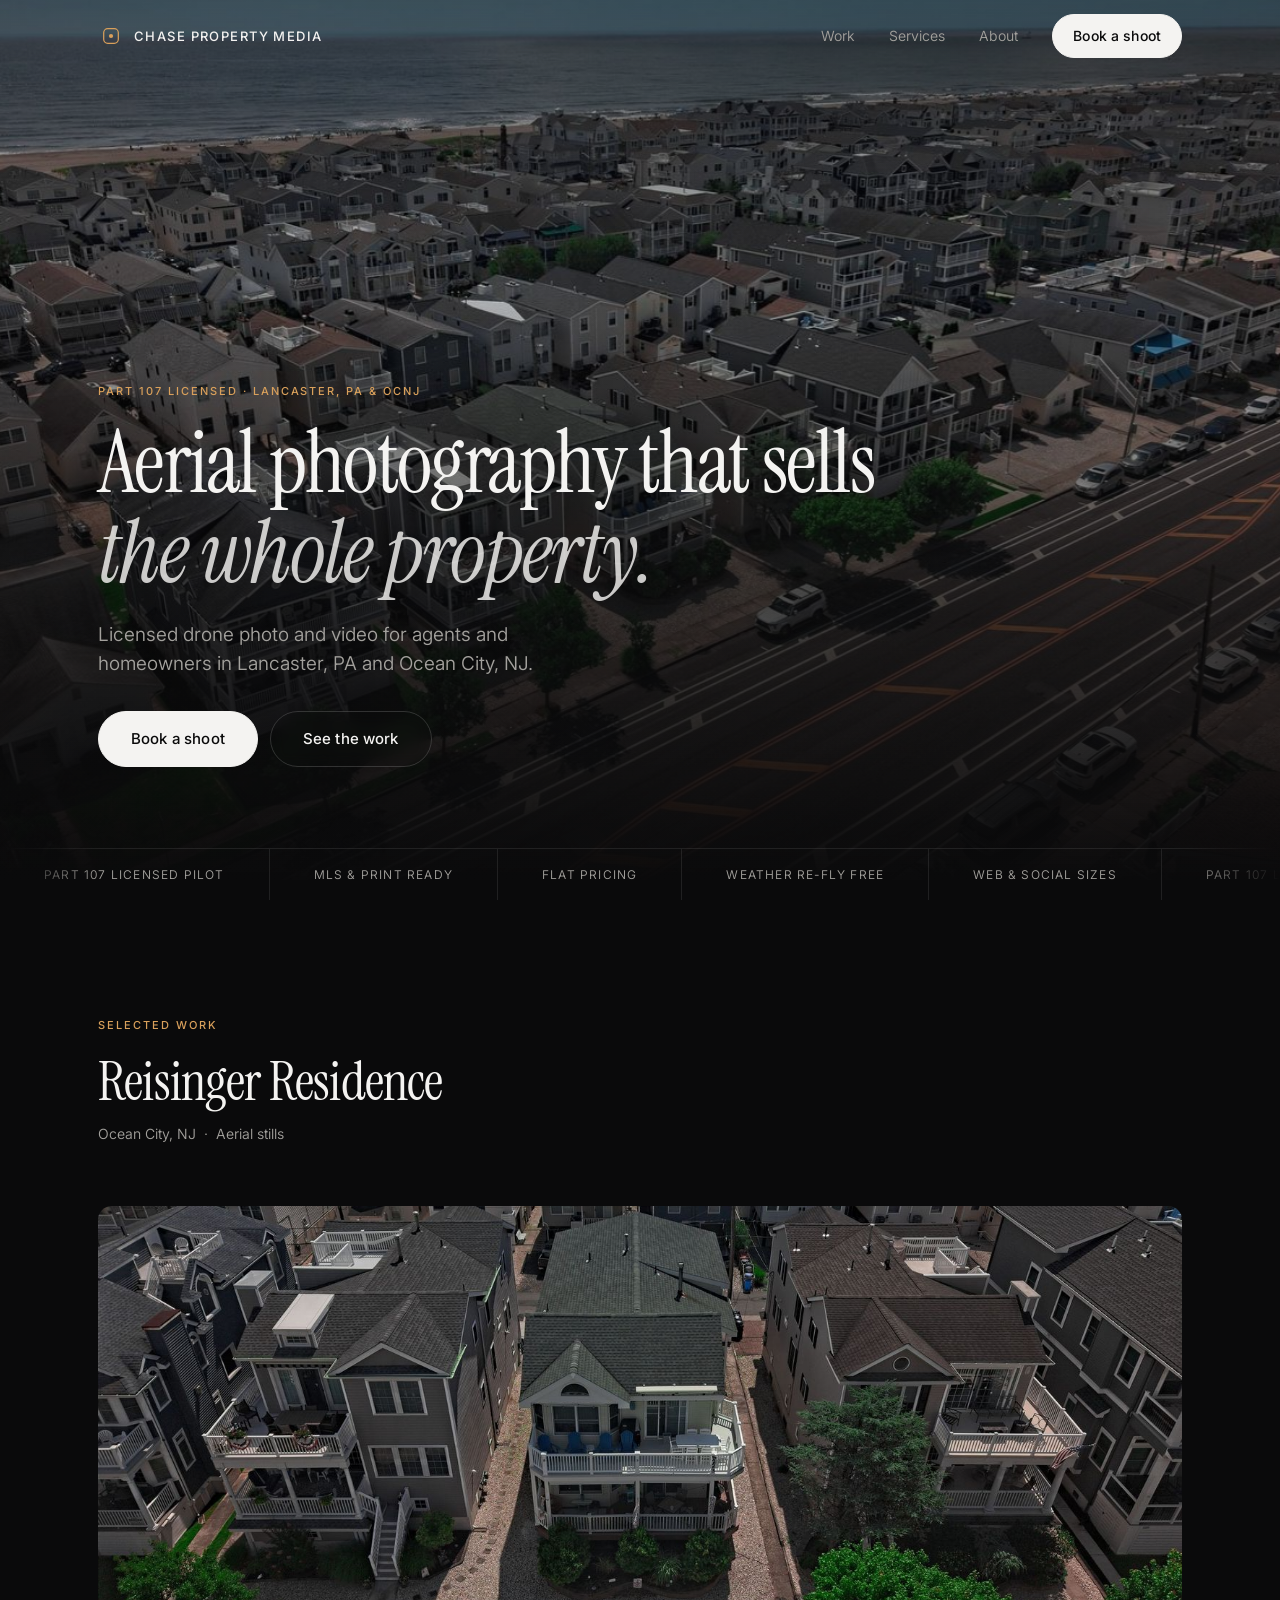
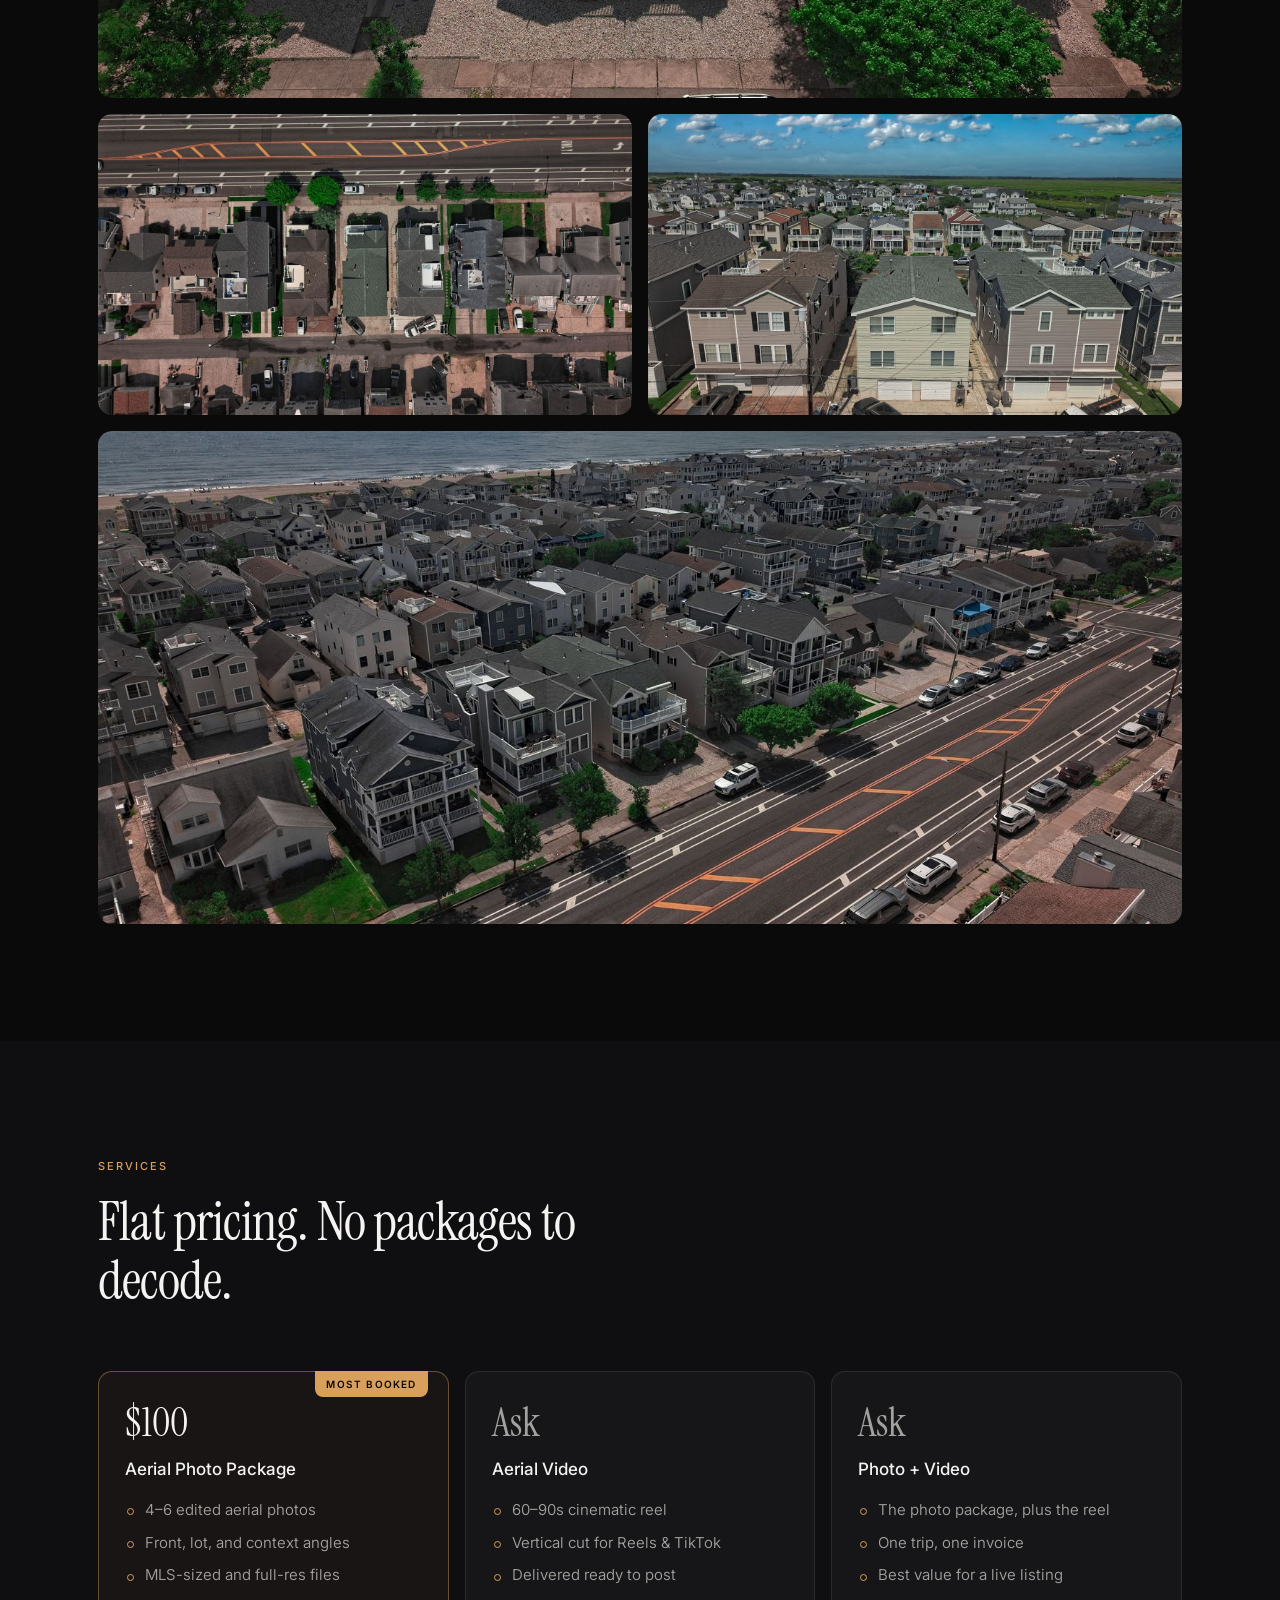
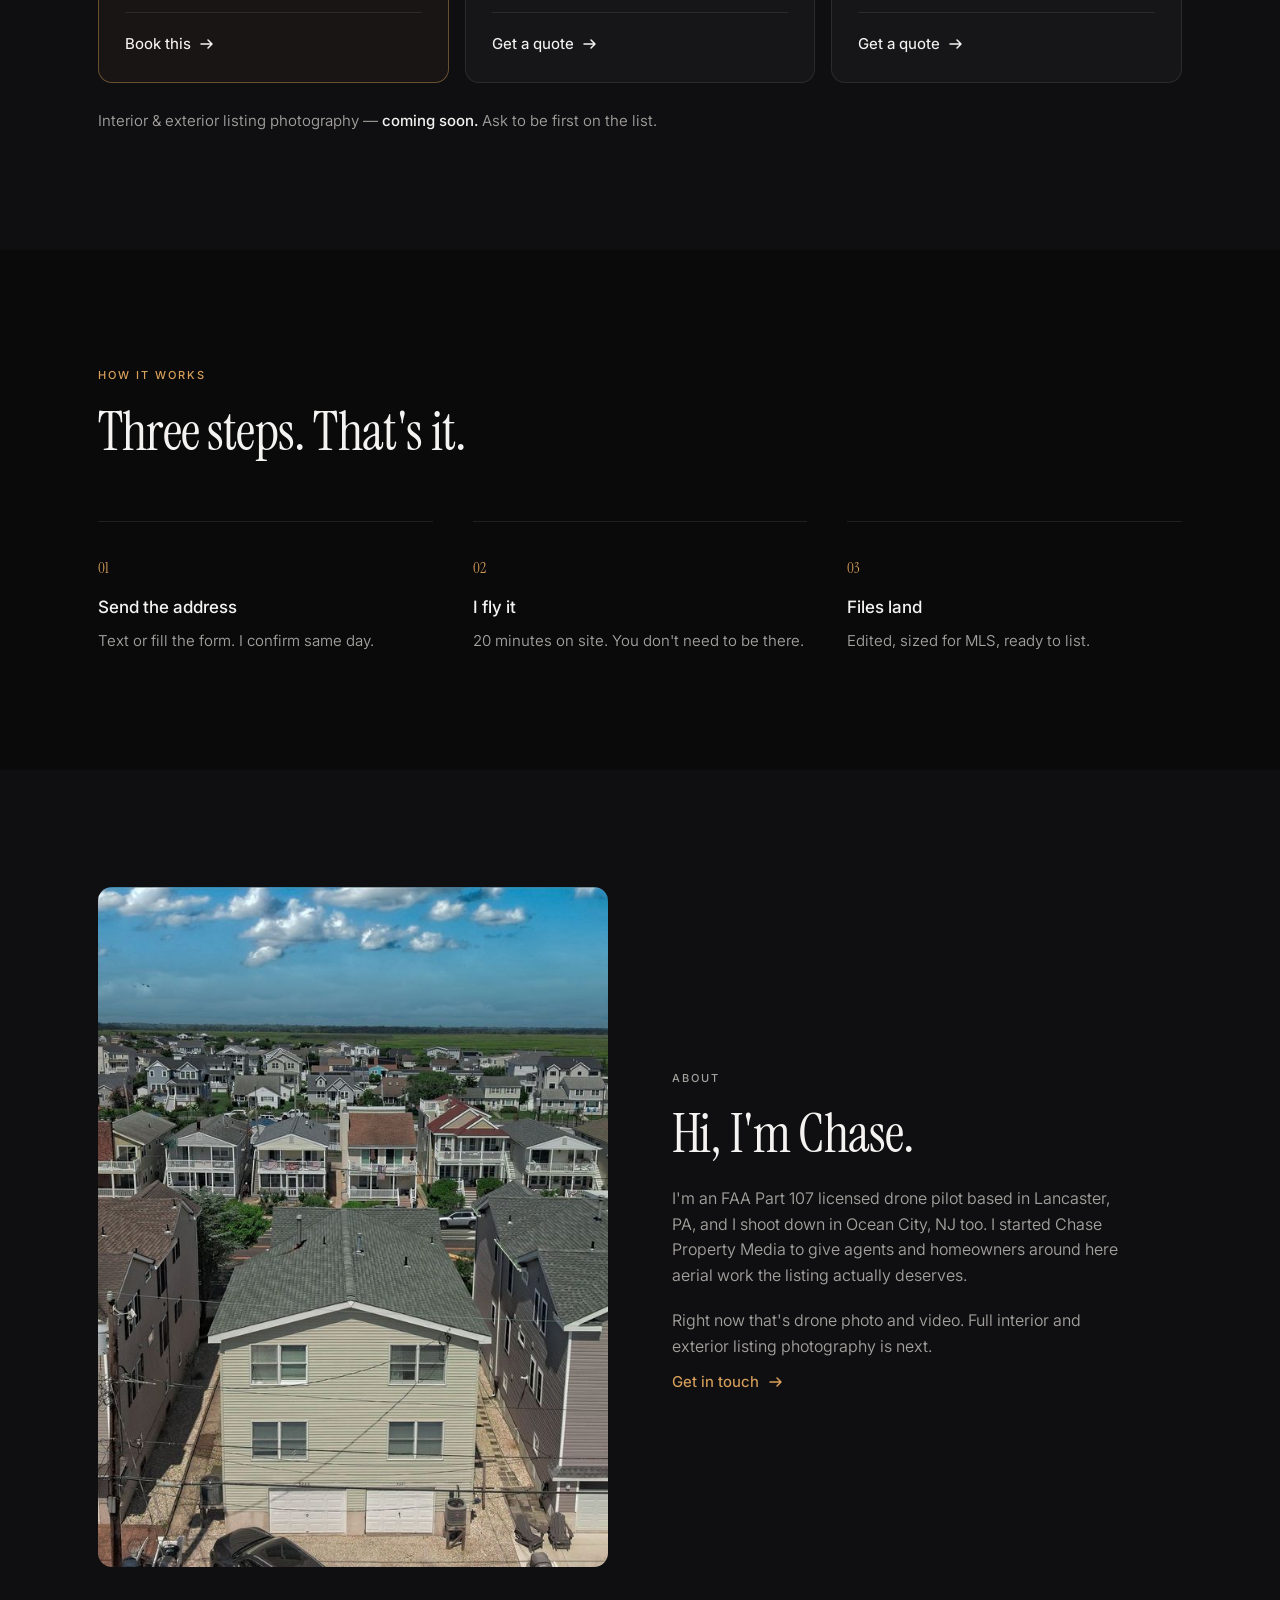
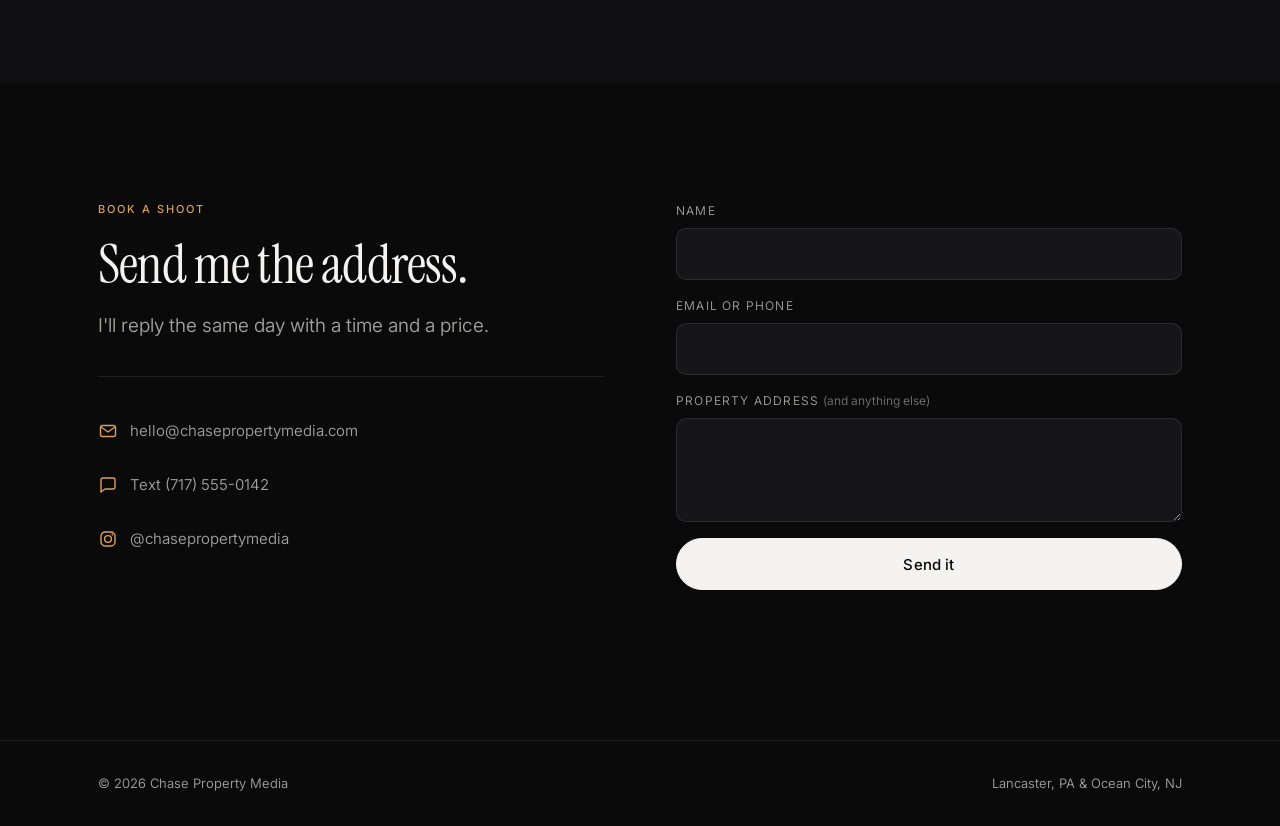
==== index.html @ 1f6d3310 "Rebuild Chase Property Media as a static lead-gen site Replaces the Pixieset template, which was mos" ====
<!doctype html>
<html lang="en">
<head>
<meta charset="utf-8">
<meta name="viewport" content="width=device-width, initial-scale=1, viewport-fit=cover">
<title>Chase Property Media — Aerial Real Estate Photography | Lancaster, PA &amp; Ocean City, NJ</title>
<meta name="description" content="Drone photography and video for real estate agents and homeowners. MLS-ready files, flat pricing. FAA Part 107 licensed pilot serving Lancaster, PA and Ocean City, NJ.">
<meta name="theme-color" content="#0A0A0B">

<meta property="og:type" content="website">
<meta property="og:title" content="Chase Property Media — Aerial Real Estate Photography">
<meta property="og:description" content="Drone photography and video that sells the whole property. Flat pricing, no packages to decode.">
<meta property="og:image" content="assets/img/aerial-04.jpg">
<meta name="twitter:card" content="summary_large_image">

<link rel="icon" href="data:image/svg+xml,%3Csvg xmlns='http://www.w3.org/2000/svg' viewBox='0 0 32 32'%3E%3Crect width='32' height='32' rx='7' fill='%230A0A0B'/%3E%3Crect x='8.5' y='8.5' width='15' height='15' rx='4' fill='none' stroke='%23D9A05B' stroke-width='1.6'/%3E%3Ccircle cx='16' cy='16' r='2.4' fill='%23D9A05B'/%3E%3C/svg%3E">

<link rel="preconnect" href="https://fonts.googleapis.com">
<link rel="preconnect" href="https://fonts.gstatic.com" crossorigin>
<link rel="stylesheet" href="https://fonts.googleapis.com/css2?family=Instrument+Serif:ital@0;1&family=Inter:wght@300..700&display=swap">
<link rel="preload" as="image" href="assets/img/aerial-04.jpg" fetchpriority="high">
<link rel="stylesheet" href="assets/styles.css">
</head>
<body>

<a class="skip" href="#main">Skip to content</a>

<!-- ══════════════════ NAV ══════════════════ -->
<header class="nav" id="nav">
  <div class="nav__in">
    <a class="brand" href="#top" aria-label="Chase Property Media — home">
      <svg class="brand__mark" viewBox="0 0 32 32" aria-hidden="true">
        <rect x="7" y="7" width="18" height="18" rx="5" fill="none" stroke="currentColor" stroke-width="1.5"/>
        <circle cx="16" cy="16" r="2.6" fill="currentColor"/>
      </svg>
      <span class="brand__txt">Chase&nbsp;Property&nbsp;Media</span>
    </a>

    <nav class="nav__links" aria-label="Primary">
      <a href="#work">Work</a>
      <a href="#services">Services</a>
      <a href="#about">About</a>
      <a class="btn btn--sm" href="#contact">Book a shoot</a>
    </nav>

    <button class="burger" id="burger" aria-label="Open menu" aria-expanded="false" aria-controls="menu">
      <span></span><span></span>
    </button>
  </div>
</header>

<!-- full-screen mobile menu -->
<div class="menu" id="menu" hidden>
  <nav class="menu__links" aria-label="Mobile">
    <a href="#work"><span>Work</span></a>
    <a href="#services"><span>Services</span></a>
    <a href="#process"><span>Process</span></a>
    <a href="#about"><span>About</span></a>
    <a href="#contact"><span>Contact</span></a>
  </nav>
  <div class="menu__foot">
    <!-- PLACEHOLDER: real email / phone / instagram -->
    <a href="mailto:hello@chasepropertymedia.com">hello@chasepropertymedia.com</a>
    <a href="tel:+17175550142">(717) 555-0142</a>
  </div>
</div>

<main id="main">

<!-- ══════════════════ HERO ══════════════════ -->
<section class="hero" id="top">
  <div class="hero__media">
    <img src="assets/img/aerial-04.jpg" width="1500" height="844"
         alt="Aerial view over Ocean City, NJ, rows of shore homes running toward the beach">
  </div>

  <div class="hero__body wrap">
    <p class="eyebrow reveal">Part&nbsp;107 Licensed&nbsp;·&nbsp;Lancaster, PA &amp; OCNJ</p>
    <h1 class="reveal" style="--d:80ms">
      Aerial photography that sells <em>the whole property.</em>
    </h1>
    <p class="lede reveal" style="--d:160ms">
      Licensed drone photo and video for agents and homeowners in Lancaster, PA and Ocean City, NJ.
    </p>
    <div class="hero__cta reveal" style="--d:240ms">
      <a class="btn" href="#contact">Book a shoot</a>
      <a class="btn btn--ghost" href="#work">See the work</a>
    </div>
  </div>

  <div class="ticker" aria-label="At a glance">
    <div class="ticker__track">
      <ul class="ticker__set">
        <li>Part&nbsp;107 licensed pilot</li>
        <li>MLS &amp; print ready</li>
        <li>Flat pricing</li>
        <li>Weather re-fly free</li>
        <li>Web &amp; social sizes</li>
      </ul>
      <ul class="ticker__set" aria-hidden="true">
        <li>Part&nbsp;107 licensed pilot</li>
        <li>MLS &amp; print ready</li>
        <li>Flat pricing</li>
        <li>Weather re-fly free</li>
        <li>Web &amp; social sizes</li>
      </ul>
      <ul class="ticker__set" aria-hidden="true">
        <li>Part&nbsp;107 licensed pilot</li>
        <li>MLS &amp; print ready</li>
        <li>Flat pricing</li>
        <li>Weather re-fly free</li>
        <li>Web &amp; social sizes</li>
      </ul>
      <ul class="ticker__set" aria-hidden="true">
        <li>Part&nbsp;107 licensed pilot</li>
        <li>MLS &amp; print ready</li>
        <li>Flat pricing</li>
        <li>Weather re-fly free</li>
        <li>Web &amp; social sizes</li>
      </ul>
    </div>
  </div>
</section>

<!-- ══════════════════ WORK ══════════════════ -->
<section class="sect" id="work">
  <div class="wrap">
    <header class="sect__head reveal">
      <p class="eyebrow">Selected work</p>
      <h2>Reisinger Residence</h2>
      <p class="meta">Ocean City, NJ&nbsp;&nbsp;·&nbsp;&nbsp;Aerial stills</p>
    </header>
  </div>

  <div class="wrap">
    <div class="grid">
      <figure class="shot shot--wide reveal" data-full="assets/img/aerial-03.jpg">
        <img src="assets/img/aerial-03.jpg" width="1500" height="844" loading="lazy" decoding="async"
             alt="Front elevation of the home from above, showing the covered porch, deck and landscaping">
        <figcaption>Front elevation</figcaption>
      </figure>

      <figure class="shot reveal" style="--d:60ms" data-full="assets/img/aerial-02.jpg">
        <img src="assets/img/aerial-02.jpg" width="1500" height="844" loading="lazy" decoding="async"
             alt="Straight-down aerial showing the property's lot lines and position on the block">
        <figcaption>Lot &amp; boundaries</figcaption>
      </figure>

      <figure class="shot reveal" style="--d:120ms" data-full="assets/img/aerial-01.jpg">
        <img src="assets/img/aerial-01.jpg" width="1500" height="844" loading="lazy" decoding="async"
             alt="Mid-altitude aerial of the home with the neighborhood and open marshland behind it">
        <figcaption>Neighborhood context</figcaption>
      </figure>

      <figure class="shot shot--wide reveal" style="--d:180ms" data-full="assets/img/aerial-04.jpg">
        <img src="assets/img/aerial-04.jpg" width="1500" height="844" loading="lazy" decoding="async"
             alt="Wide aerial looking over the neighborhood to the ocean, showing distance to the beach">
        <figcaption>Distance to the beach</figcaption>
      </figure>
    </div>
  </div>
</section>

<!-- ══════════════════ SERVICES ══════════════════ -->
<section class="sect sect--alt" id="services">
  <div class="wrap">
    <header class="sect__head reveal">
      <p class="eyebrow">Services</p>
      <h2>Flat pricing. No packages to decode.</h2>
    </header>

    <!-- $100 aerial photo package is REAL. The two quote cards are deliberately
         unpriced — put numbers in only when Chase has decided them. -->
    <div class="cards">
      <article class="card card--flag reveal">
        <span class="flag">Most booked</span>
        <p class="card__price"><b>$100</b></p>
        <h3>Aerial Photo Package</h3>
        <ul>
          <li>4–6 edited aerial photos</li>
          <li>Front, lot, and context angles</li>
          <li>MLS-sized and full-res files</li>
        </ul>
        <a class="card__cta" href="#contact">Book this <svg viewBox="0 0 16 16" aria-hidden="true"><path d="M2 8h11M9 4l4 4-4 4" fill="none" stroke="currentColor" stroke-width="1.5" stroke-linecap="round" stroke-linejoin="round"/></svg></a>
      </article>

      <article class="card reveal" style="--d:80ms">
        <p class="card__price"><b class="card__ask">Ask</b></p>
        <h3>Aerial Video</h3>
        <ul>
          <li>60–90s cinematic reel</li>
          <li>Vertical cut for Reels &amp; TikTok</li>
          <li>Delivered ready to post</li>
        </ul>
        <a class="card__cta" href="#contact">Get a quote <svg viewBox="0 0 16 16" aria-hidden="true"><path d="M2 8h11M9 4l4 4-4 4" fill="none" stroke="currentColor" stroke-width="1.5" stroke-linecap="round" stroke-linejoin="round"/></svg></a>
      </article>

      <article class="card reveal" style="--d:160ms">
        <p class="card__price"><b class="card__ask">Ask</b></p>
        <h3>Photo + Video</h3>
        <ul>
          <li>The photo package, plus the reel</li>
          <li>One trip, one invoice</li>
          <li>Best value for a live listing</li>
        </ul>
        <a class="card__cta" href="#contact">Get a quote <svg viewBox="0 0 16 16" aria-hidden="true"><path d="M2 8h11M9 4l4 4-4 4" fill="none" stroke="currentColor" stroke-width="1.5" stroke-linecap="round" stroke-linejoin="round"/></svg></a>
      </article>
    </div>

    <p class="note reveal">Interior &amp; exterior listing photography — <b>coming soon.</b> Ask to be first on the list.</p>
  </div>
</section>

<!-- ══════════════════ PROCESS ══════════════════ -->
<section class="sect" id="process">
  <div class="wrap">
    <header class="sect__head reveal">
      <p class="eyebrow">How it works</p>
      <h2>Three steps. That's it.</h2>
    </header>

    <ol class="steps">
      <li class="reveal"><span>01</span><h3>Send the address</h3><p>Text or fill the form. I confirm same day.</p></li>
      <li class="reveal" style="--d:80ms"><span>02</span><h3>I fly it</h3><p>20 minutes on site. You don't need to be there.</p></li>
      <li class="reveal" style="--d:160ms"><span>03</span><h3>Files land</h3><p>Edited, sized for MLS, ready to list.</p></li>
    </ol>
  </div>
</section>

<!-- ══════════════════ ABOUT ══════════════════ -->
<section class="sect sect--alt" id="about">
  <div class="wrap about">
    <div class="about__media reveal">
      <!-- HEADSHOT SLOT — drop a real photo at assets/img/chase-portrait.jpg and swap the src below.
           A clean shot of Chase with the drone works best. Until then this stays a work image. -->
      <img src="assets/img/aerial-01.jpg" width="1500" height="844" loading="lazy" decoding="async"
           alt="Aerial frame from a recent Chase Property Media shoot">
    </div>
    <div class="about__body">
      <p class="eyebrow reveal">About</p>
      <h2 class="reveal" style="--d:60ms">Hi, I'm Chase.</h2>
      <p class="reveal" style="--d:120ms">
        I'm an FAA Part&nbsp;107 licensed drone pilot based in Lancaster, PA, and I shoot
        down in Ocean City, NJ too. I started Chase Property Media to give agents
        and homeowners around here aerial work the listing actually deserves.
      </p>
      <p class="reveal" style="--d:180ms">
        Right now that's drone photo and video. Full interior and exterior listing
        photography is next.
      </p>
      <a class="link reveal" style="--d:240ms" href="#contact">Get in touch <svg viewBox="0 0 16 16" aria-hidden="true"><path d="M2 8h11M9 4l4 4-4 4" fill="none" stroke="currentColor" stroke-width="1.5" stroke-linecap="round" stroke-linejoin="round"/></svg></a>
    </div>
  </div>
</section>

<!--
  ══════════════════ TESTIMONIALS ══════════════════
  Uncomment once you have TWO real quotes. Fake ones are not worth the risk.
  <section class="sect" id="reviews">
    <div class="wrap">
      <header class="sect__head"><p class="eyebrow">Clients</p><h2>What agents say</h2></header>
      <div class="quotes">
        <blockquote><p>"Quote here."</p><cite>Name — Brokerage</cite></blockquote>
        <blockquote><p>"Quote here."</p><cite>Name — Brokerage</cite></blockquote>
      </div>
    </div>
  </section>
-->

<!-- ══════════════════ CONTACT ══════════════════ -->
<section class="sect contact" id="contact">
  <div class="wrap contact__in">
   <div class="contact__lead">
    <header class="sect__head reveal">
      <p class="eyebrow">Book a shoot</p>
      <h2>Send me the address.</h2>
      <p class="lede">I'll reply the same day with a time and a price.</p>
    </header>

    <!-- PLACEHOLDER: real email / phone / instagram handle -->
    <div class="direct reveal">
      <a href="mailto:hello@chasepropertymedia.com">
        <svg viewBox="0 0 20 20" aria-hidden="true"><rect x="2.5" y="4.5" width="15" height="11" rx="2" fill="none" stroke="currentColor" stroke-width="1.4"/><path d="M3 6l7 5 7-5" fill="none" stroke="currentColor" stroke-width="1.4" stroke-linecap="round"/></svg>
        hello@chasepropertymedia.com
      </a>
      <a href="sms:+17175550142">
        <svg viewBox="0 0 20 20" aria-hidden="true"><path d="M17 12a2 2 0 0 1-2 2H7l-4 3V5a2 2 0 0 1 2-2h10a2 2 0 0 1 2 2z" fill="none" stroke="currentColor" stroke-width="1.4" stroke-linejoin="round"/></svg>
        Text (717) 555-0142
      </a>
      <a href="https://instagram.com/chasepropertymedia" target="_blank" rel="noopener">
        <svg viewBox="0 0 20 20" aria-hidden="true"><rect x="3" y="3" width="14" height="14" rx="4.2" fill="none" stroke="currentColor" stroke-width="1.4"/><circle cx="10" cy="10" r="3.4" fill="none" stroke="currentColor" stroke-width="1.4"/><circle cx="14.4" cy="5.6" r="1" fill="currentColor"/></svg>
        @chasepropertymedia
      </a>
    </div>
   </div>

    <form class="form reveal" id="form" action="https://formspree.io/f/YOUR_FORM_ID" method="POST">
      <div class="field">
        <label for="f-name">Name</label>
        <input id="f-name" name="name" type="text" autocomplete="name" required>
      </div>
      <div class="field">
        <label for="f-contact">Email or phone</label>
        <input id="f-contact" name="contact" type="text" inputmode="email" autocomplete="email" required>
      </div>
      <div class="field">
        <label for="f-msg">Property address <span>(and anything else)</span></label>
        <textarea id="f-msg" name="message" rows="3" required></textarea>
      </div>
      <button class="btn btn--full" type="submit">Send it</button>
      <p class="form__status" id="status" role="status" aria-live="polite"></p>
    </form>
  </div>
</section>

</main>

<footer class="foot">
  <div class="wrap foot__in">
    <span>© <span id="yr">2026</span> Chase Property Media</span>
    <span>Lancaster, PA &amp; Ocean City, NJ</span>
  </div>
</footer>

<!-- sticky mobile CTA -->
<div class="dock" id="dock">
  <a class="btn btn--sm btn--ghost" href="sms:+17175550142">Text</a>
  <a class="btn btn--sm" href="#contact">Book a shoot</a>
</div>

<!-- lightbox -->
<div class="lb" id="lb" hidden>
  <button class="lb__close" id="lbClose" aria-label="Close">&times;</button>
  <button class="lb__nav lb__nav--prev" id="lbPrev" aria-label="Previous image">‹</button>
  <img id="lbImg" alt="">
  <button class="lb__nav lb__nav--next" id="lbNext" aria-label="Next image">›</button>
</div>

<script type="application/ld+json">
{
  "@context": "https://schema.org",
  "@type": "ProfessionalService",
  "name": "Chase Property Media",
  "description": "Aerial drone photography and video for real estate agents and homeowners.",
  "image": "assets/img/aerial-04.jpg",
  "email": "hello@chasepropertymedia.com",
  "telephone": "+1-717-555-0142",
  "areaServed": ["Lancaster, PA", "Ocean City, NJ"],
  "priceRange": "$100+",
  "sameAs": ["https://instagram.com/chasepropertymedia"]
}
</script>

<script src="assets/main.js" defer></script>
</body>
</html>
---- assets/styles.css ----
/* ═══════════════════════════════════════════════════
   Chase Property Media — dark cinematic, mobile-first
   ═══════════════════════════════════════════════════ */

:root{
  --ink:   #0A0A0B;
  --ink-2: #0F0F11;
  --ink-3: #161619;
  --fg:    #F4F3F1;
  --fg-2:  #A3A19D;
  --line:  rgba(255,255,255,.09);
  --line-2:rgba(255,255,255,.16);
  --acc:   #D9A05B;

  --r:  14px;
  --wrap: 1180px;
  --pad: clamp(20px, 5.5vw, 48px);

  --ease: cubic-bezier(.16,1,.3,1);
  --t: .55s var(--ease);

  --f-display: "Instrument Serif", Georgia, "Times New Roman", serif;
  --f-ui: "Inter", -apple-system, BlinkMacSystemFont, "Segoe UI", Roboto, sans-serif;
}

*,*::before,*::after{ box-sizing:border-box; }

html{
  -webkit-text-size-adjust:100%;
  scroll-behavior:smooth;
  scroll-padding-top:80px;
}

body{
  margin:0;
  background:var(--ink);
  color:var(--fg);
  font-family:var(--f-ui);
  font-size:16px;
  font-weight:350;
  line-height:1.6;
  -webkit-font-smoothing:antialiased;
  overflow-x:hidden;
}

img{ display:block; max-width:100%; height:auto; }
a{ color:inherit; text-decoration:none; }
h1,h2,h3{ margin:0; font-weight:400; letter-spacing:-.01em; }
p{ margin:0; }
ul,ol{ margin:0; padding:0; list-style:none; }

:focus-visible{
  outline:2px solid var(--acc);
  outline-offset:3px;
  border-radius:4px;
}

.skip{
  position:absolute; left:-999px; top:0; z-index:200;
  background:var(--fg); color:var(--ink); padding:12px 18px; border-radius:0 0 var(--r) 0;
}
.skip:focus{ left:0; }

.wrap{
  width:100%; max-width:var(--wrap); margin-inline:auto;
  padding-inline:var(--pad);
}

/* ── type primitives ───────────────────────────── */
.eyebrow{
  font-size:11px; font-weight:500;
  letter-spacing:.18em; text-transform:uppercase;
  color:var(--acc);
  margin-bottom:18px;
}

h1{
  font-family:var(--f-display);
  font-size:clamp(2.4rem, 8.6vw, 5.4rem);
  line-height:1.14;
  letter-spacing:-.015em;
}
h1 em{ font-style:italic; color:var(--fg); opacity:.82; }

h2{
  font-family:var(--f-display);
  font-size:clamp(2rem, 6.2vw, 3.4rem);
  line-height:1.08;
  letter-spacing:-.015em;
}

h3{
  font-size:1.0625rem; font-weight:500; letter-spacing:0;
}

.lede{
  color:var(--fg-2);
  font-size:clamp(1rem, 2.6vw, 1.1875rem);
  line-height:1.55;
  max-width:34ch;
}

.meta{ color:var(--fg-2); font-size:.875rem; margin-top:12px; }

.link{
  display:inline-flex; align-items:center; gap:9px;
  color:var(--acc); font-size:.9375rem; font-weight:450;
  padding:10px 0; min-height:44px;
}
.link svg{ width:16px; height:16px; transition:transform .35s var(--ease); }
.link:hover svg{ transform:translateX(5px); }

/* ── buttons ───────────────────────────────────── */
.btn{
  display:inline-flex; align-items:center; justify-content:center;
  min-height:52px; padding:0 26px;
  background:var(--fg); color:var(--ink);
  border:1px solid var(--fg); border-radius:100px;
  font-family:inherit; font-size:.9375rem; font-weight:500; letter-spacing:.01em;
  cursor:pointer; white-space:nowrap;
  transition:transform .3s var(--ease), background .3s var(--ease), color .3s var(--ease), border-color .3s var(--ease);
}
.btn:hover{ background:var(--acc); border-color:var(--acc); color:var(--ink); }
.btn:active{ transform:scale(.97); }

.btn--ghost{
  background:transparent; color:var(--fg); border-color:var(--line-2);
  backdrop-filter:blur(8px);
}
.btn--ghost:hover{ background:rgba(255,255,255,.08); border-color:var(--fg); color:var(--fg); }

.btn--sm{ min-height:44px; padding:0 20px; font-size:.875rem; }
.btn--full{ width:100%; }

/* ═══════════ NAV ═══════════ */
.nav{
  position:fixed; inset:0 0 auto; z-index:90;
  transition:transform .45s var(--ease), background .35s ease, border-color .35s ease;
  border-bottom:1px solid transparent;
}
.nav.is-stuck{
  background:rgba(10,10,11,.72);
  backdrop-filter:blur(18px) saturate(140%);
  -webkit-backdrop-filter:blur(18px) saturate(140%);
  border-bottom-color:var(--line);
}
.nav.is-hidden{ transform:translateY(-100%); }

.nav__in{
  max-width:var(--wrap); margin-inline:auto;
  padding:14px var(--pad);
  display:flex; align-items:center; justify-content:space-between; gap:20px;
}

.brand{ display:flex; align-items:center; gap:10px; min-height:44px; }
.brand__mark{ width:26px; height:26px; color:var(--acc); flex:none; }
.brand__txt{
  font-size:.8125rem; font-weight:500;
  letter-spacing:.11em; text-transform:uppercase;
}

.nav__links{ display:none; align-items:center; gap:34px; }
.nav__links a:not(.btn){
  font-size:.875rem; color:var(--fg-2);
  position:relative; padding:6px 0;
  transition:color .3s ease;
}
.nav__links a:not(.btn)::after{
  content:""; position:absolute; left:0; bottom:0; height:1px; width:100%;
  background:var(--acc); transform:scaleX(0); transform-origin:right;
  transition:transform .4s var(--ease);
}
.nav__links a:not(.btn):hover{ color:var(--fg); }
.nav__links a:not(.btn):hover::after{ transform:scaleX(1); transform-origin:left; }

.burger{
  width:44px; height:44px; flex:none;
  display:grid; place-content:center; gap:6px;
  background:none; border:0; cursor:pointer; padding:0;
}
.burger span{
  display:block; width:22px; height:1.5px; background:var(--fg); border-radius:2px;
  transition:transform .4s var(--ease), opacity .25s ease;
}
.burger[aria-expanded="true"] span:nth-child(1){ transform:translateY(3.75px) rotate(45deg); }
.burger[aria-expanded="true"] span:nth-child(2){ transform:translateY(-3.75px) rotate(-45deg); }

/* ═══════════ MOBILE MENU ═══════════ */
.menu{
  position:fixed; inset:0; z-index:85;
  background:var(--ink);
  display:flex; flex-direction:column; justify-content:center;
  padding:96px var(--pad) calc(40px + env(safe-area-inset-bottom));
  opacity:0; transition:opacity .4s ease;
}
.menu.is-open{ opacity:1; }

.menu__links a{
  display:block;
  font-family:var(--f-display);
  font-size:clamp(2.4rem, 12vw, 3.6rem);
  line-height:1.22;
  overflow:hidden;
}
.menu__links a span{
  display:block;
  transform:translateY(110%);
  transition:transform .7s var(--ease);
  transition-delay:calc(var(--i,0) * 55ms);
}
.menu.is-open .menu__links a span{ transform:translateY(0); }

.menu__foot{
  margin-top:auto; padding-top:40px;
  display:flex; flex-direction:column; gap:4px;
  color:var(--fg-2); font-size:.9375rem;
  opacity:0; transition:opacity .5s ease .35s;
}
.menu.is-open .menu__foot{ opacity:1; }
.menu__foot a{ padding:8px 0; }

/* ═══════════ HERO ═══════════ */
.hero{
  position:relative;
  min-height:100svh;
  display:flex; flex-direction:column; justify-content:flex-end;
  overflow:hidden;
  padding-bottom:0;
}

.hero__media{ position:absolute; inset:0; z-index:0; }
.hero__media img{
  width:100%; height:100%; object-fit:cover;
  transform:scale(1.06);
  will-change:transform;
}
.hero__media::after{
  content:""; position:absolute; inset:0;
  background:
    linear-gradient(to top, var(--ink) 2%, rgba(10,10,11,.72) 34%, rgba(10,10,11,.18) 68%, rgba(10,10,11,.55) 100%);
}

.hero__body{
  position:relative; z-index:1;
  padding-bottom:clamp(40px, 7vh, 72px);
  padding-top:120px;
}
.hero__body .lede{ margin-top:22px; }

.hero__cta{
  margin-top:32px;
  display:flex; flex-wrap:wrap; gap:12px;
}

.ticker{
  position:relative; z-index:1;
  border-top:1px solid var(--line);
  overflow:hidden;
  -webkit-mask-image:linear-gradient(to right, transparent, #000 8%, #000 92%, transparent);
          mask-image:linear-gradient(to right, transparent, #000 8%, #000 92%, transparent);
}
.ticker__track{
  display:flex; width:max-content;
  animation:marquee 34s linear infinite;
  will-change:transform;
}
.ticker:hover .ticker__track{ animation-play-state:paused; }
.ticker__set{ display:flex; }
.ticker li{
  flex:none;
  padding:16px clamp(24px, 5vw, 44px);
  font-size:.75rem; letter-spacing:.1em; text-transform:uppercase;
  color:var(--fg-2); white-space:nowrap;
  border-right:1px solid var(--line);
}
@keyframes marquee{
  from{ transform:translate3d(0,0,0); }
  to  { transform:translate3d(-25%,0,0); }  /* 4 identical sets → one set's width */
}

/* ═══════════ SECTIONS ═══════════ */
.sect{ padding:clamp(72px, 13vh, 140px) 0; }
.sect--alt{ background:var(--ink-2); }
.sect__head{ margin-bottom:clamp(36px, 6vw, 60px); max-width:44ch; }
.sect__head .lede{ margin-top:16px; }

/* ═══════════ WORK GRID ═══════════ */
.grid{
  display:grid; gap:14px;
  grid-template-columns:1fr;
}

.shot{
  margin:0; position:relative;
  border-radius:var(--r); overflow:hidden;
  background:var(--ink-3);
  cursor:zoom-in;
}
.shot img{
  width:100%; aspect-ratio:16/9; object-fit:cover;
  transition:transform .9s var(--ease), filter .5s ease;
}
.shot::after{
  content:""; position:absolute; inset:0; pointer-events:none;
  background:linear-gradient(to top, rgba(10,10,11,.72), transparent 46%);
  opacity:0; transition:opacity .45s ease;
}
.shot figcaption{
  position:absolute; left:18px; bottom:16px; z-index:2;
  font-size:.75rem; letter-spacing:.1em; text-transform:uppercase;
  color:var(--fg);
  opacity:0; transform:translateY(8px);
  transition:opacity .45s ease, transform .45s var(--ease);
}
@media (hover:hover){
  .shot:hover img{ transform:scale(1.045); }
  .shot:hover::after,
  .shot:hover figcaption{ opacity:1; transform:translateY(0); }
}
/* touch: always show the caption */
@media (hover:none){
  .shot::after{ opacity:1; }
  .shot figcaption{ opacity:1; transform:none; }
}

/* ═══════════ SERVICE CARDS ═══════════ */
.cards{ display:grid; gap:14px; grid-template-columns:1fr; }

.card{
  position:relative;
  padding:30px 26px 26px;
  background:var(--ink-3);
  border:1px solid var(--line);
  border-radius:var(--r);
  display:flex; flex-direction:column;
  transition:border-color .4s ease, transform .5s var(--ease), background .4s ease;
}
@media (hover:hover){
  .card:hover{ border-color:var(--line-2); transform:translateY(-4px); }
}
.card--flag{ border-color:rgba(217,160,91,.42); background:rgba(217,160,91,.045); }

.flag{
  position:absolute; top:-1px; right:20px;
  background:var(--acc); color:var(--ink);
  font-size:.625rem; font-weight:600; letter-spacing:.12em; text-transform:uppercase;
  padding:5px 11px; border-radius:0 0 8px 8px;
}

.card__price{
  font-family:var(--f-display); line-height:1;
  display:flex; align-items:baseline; gap:8px;
  margin-bottom:14px;
}
.card__price span{ font-family:var(--f-ui); font-size:.75rem; letter-spacing:.1em; text-transform:uppercase; color:var(--fg-2); }
.card__price b{ font-weight:400; font-size:2.5rem; }
.card__ask{ font-size:2rem; color:var(--fg-2); }

.card ul{
  margin:16px 0 26px;
  display:flex; flex-direction:column; gap:11px;
  color:var(--fg-2); font-size:.9375rem; line-height:1.45;
}
.card li{ position:relative; padding-left:20px; }
.card li::before{
  content:""; position:absolute; left:2px; top:.62em;
  width:7px; height:7px; border-radius:50%;
  border:1px solid var(--acc);
}

.card__cta{
  margin-top:auto;
  display:inline-flex; align-items:center; gap:8px;
  min-height:44px;
  font-size:.9375rem; font-weight:450; color:var(--fg);
  border-top:1px solid var(--line); padding-top:18px;
  transition:color .3s ease;
}
.card__cta svg{ width:16px; height:16px; transition:transform .35s var(--ease); }
.card__cta:hover{ color:var(--acc); }
.card__cta:hover svg{ transform:translateX(5px); }

.note{
  margin-top:26px; color:var(--fg-2); font-size:.9375rem;
}
.note b{ color:var(--fg); font-weight:500; }

/* ═══════════ PROCESS ═══════════ */
.steps{ display:grid; gap:2px; grid-template-columns:1fr; }
.steps li{
  padding:30px 0;
  border-top:1px solid var(--line);
}
.steps span{
  font-family:var(--f-display); font-size:.9375rem; color:var(--acc);
  display:block; margin-bottom:14px;
}
.steps p{ color:var(--fg-2); margin-top:7px; font-size:.9375rem; }

/* ═══════════ ABOUT ═══════════ */
.about{ display:grid; gap:36px; grid-template-columns:1fr; }
.about__media{ border-radius:var(--r); overflow:hidden; background:var(--ink-3); }
.about__media img{ width:100%; aspect-ratio:4/3; object-fit:cover; }
.about__body p{ color:var(--fg-2); margin-top:20px; max-width:46ch; }
.about__body h2 + p{ margin-top:22px; }

/* ═══════════ CONTACT ═══════════ */
.contact__in{ display:grid; gap:44px; grid-template-columns:1fr; }
.contact .sect__head{ margin-bottom:0; }

.form{ display:flex; flex-direction:column; gap:16px; max-width:520px; }

.field{ display:flex; flex-direction:column; gap:8px; }
.field label{
  font-size:.75rem; letter-spacing:.1em; text-transform:uppercase; color:var(--fg-2);
}
.field label span{ text-transform:none; letter-spacing:0; opacity:.7; }

.field input,
.field textarea{
  width:100%;
  min-height:52px; padding:14px 16px;
  background:var(--ink-3);
  border:1px solid var(--line);
  border-radius:10px;
  color:var(--fg);
  font-family:inherit; font-size:16px; /* 16px stops iOS zoom */
  transition:border-color .3s ease, background .3s ease;
  resize:vertical;
}
.field textarea{ min-height:104px; line-height:1.5; }
.field input:focus,
.field textarea:focus{ border-color:var(--acc); background:var(--ink-2); outline:none; }

.form__status{ font-size:.875rem; color:var(--acc); min-height:1.2em; }
.form__status.err{ color:#F08A7A; }

.direct{
  margin-top:36px; padding-top:28px;
  border-top:1px solid var(--line);
  display:flex; flex-direction:column; gap:2px;
}
.direct a{
  display:flex; align-items:center; gap:12px;
  min-height:52px;
  color:var(--fg-2); font-size:.9375rem;
  transition:color .3s ease;
}
.direct a:hover{ color:var(--fg); }
.direct svg{ width:20px; height:20px; flex:none; color:var(--acc); }

/* ═══════════ FOOTER ═══════════ */
.foot{
  border-top:1px solid var(--line);
  padding:32px 0 calc(110px + env(safe-area-inset-bottom));
  font-size:.8125rem; color:var(--fg-2);
}
.foot__in{ display:flex; flex-direction:column; gap:6px; }

/* ═══════════ STICKY MOBILE DOCK ═══════════ */
.dock{
  position:fixed; z-index:80;
  left:0; right:0; bottom:0;
  display:flex; gap:10px;
  padding:12px var(--pad) calc(12px + env(safe-area-inset-bottom));
  background:rgba(10,10,11,.8);
  backdrop-filter:blur(18px) saturate(140%);
  -webkit-backdrop-filter:blur(18px) saturate(140%);
  border-top:1px solid var(--line);
  transform:translateY(110%);
  transition:transform .5s var(--ease);
}
.dock.is-up{ transform:translateY(0); }
.dock .btn{ flex:1; }
.dock .btn--ghost{ flex:0 0 34%; }

/* ═══════════ LIGHTBOX ═══════════ */
.lb{
  position:fixed; inset:0; z-index:150;
  background:rgba(6,6,7,.96);
  backdrop-filter:blur(10px);
  display:grid; place-items:center;
  padding:clamp(16px, 5vw, 56px);
  opacity:0; transition:opacity .35s ease;
}
.lb.is-open{ opacity:1; }
.lb img{
  max-width:100%; max-height:86vh;
  border-radius:8px;
  transform:scale(.96); opacity:0;
  transition:transform .5s var(--ease), opacity .4s ease;
}
.lb.is-open img{ transform:scale(1); opacity:1; }

.lb__close,
.lb__nav{
  position:absolute;
  width:48px; height:48px;
  display:grid; place-content:center;
  background:rgba(255,255,255,.07);
  border:1px solid var(--line);
  border-radius:50%;
  color:var(--fg); font-size:26px; line-height:1;
  cursor:pointer;
  transition:background .3s ease;
}
.lb__close:hover,.lb__nav:hover{ background:rgba(255,255,255,.16); }
.lb__close{ top:max(16px, env(safe-area-inset-top)); right:16px; font-size:24px; }
.lb__nav{ top:50%; transform:translateY(-50%); font-size:30px; }
.lb__nav--prev{ left:12px; }
.lb__nav--next{ right:12px; }

/* ═══════════ SCROLL REVEAL ═══════════ */
.reveal{
  opacity:0;
  transform:translateY(26px);
  transition:opacity .8s var(--ease), transform .8s var(--ease);
  transition-delay:var(--d, 0ms);
}
.reveal.in{ opacity:1; transform:none; }

/* ═══════════════════════════════════════════════════
   BREAKPOINTS
   ═══════════════════════════════════════════════════ */

@media (min-width:640px){
  .grid{ grid-template-columns:1fr 1fr; gap:16px; }
  .shot--wide{ grid-column:1 / -1; }
  .shot--wide img{ aspect-ratio:2.2/1; }
  .foot__in{ flex-direction:row; justify-content:space-between; }
  .direct{ flex-direction:row; flex-wrap:wrap; gap:8px 34px; }

  /* tablet: 2-up cards, hero card spans the row */
  .cards{ grid-template-columns:1fr 1fr; gap:16px; }
  .cards .card:last-child{ grid-column:1 / -1; }
}

@media (min-width:860px){
  html{ scroll-padding-top:100px; }
  h1{ line-height:1.04; letter-spacing:-.02em; }
  h1 em{ display:block; }
  .nav__links{ display:flex; }
  .burger{ display:none; }
  .menu{ display:none !important; }

  .hero__body{ padding-bottom:clamp(56px, 9vh, 96px); }
  .hero__cta .btn{ min-height:56px; padding:0 32px; }

  .cards{ grid-template-columns:repeat(3, 1fr); gap:16px; }
  .cards .card:last-child{ grid-column:auto; }
  .steps{ grid-template-columns:repeat(3, 1fr); gap:0 40px; }
  .steps li{ padding:34px 0 0; }

  .about{ grid-template-columns:1fr 1fr; gap:64px; align-items:center; }
  .about__media img{ aspect-ratio:3/4; }

  .contact__in{ grid-template-columns:1fr 1fr; gap:72px; align-items:start; }
  .direct{ flex-direction:column; gap:2px; }

  .dock{ display:none; }
  .foot{ padding-bottom:32px; }

  .lb__nav--prev{ left:28px; }
  .lb__nav--next{ right:28px; }
}

@media (min-width:1100px){
  .hero__body .lede{ max-width:38ch; }
  .sect__head{ max-width:50ch; }
}

/* ═══════════ REDUCED MOTION ═══════════ */
@media (prefers-reduced-motion:reduce){
  html{ scroll-behavior:auto; }
  *,*::before,*::after{
    animation-duration:.01ms !important;
    transition-duration:.01ms !important;
  }
  .reveal{ opacity:1; transform:none; }
  .menu__links a span{ transform:none; }
  .hero__media img{ transform:none; }
  .ticker__track{ animation:none; }
  .ticker{ overflow-x:auto; scrollbar-width:none; }
}
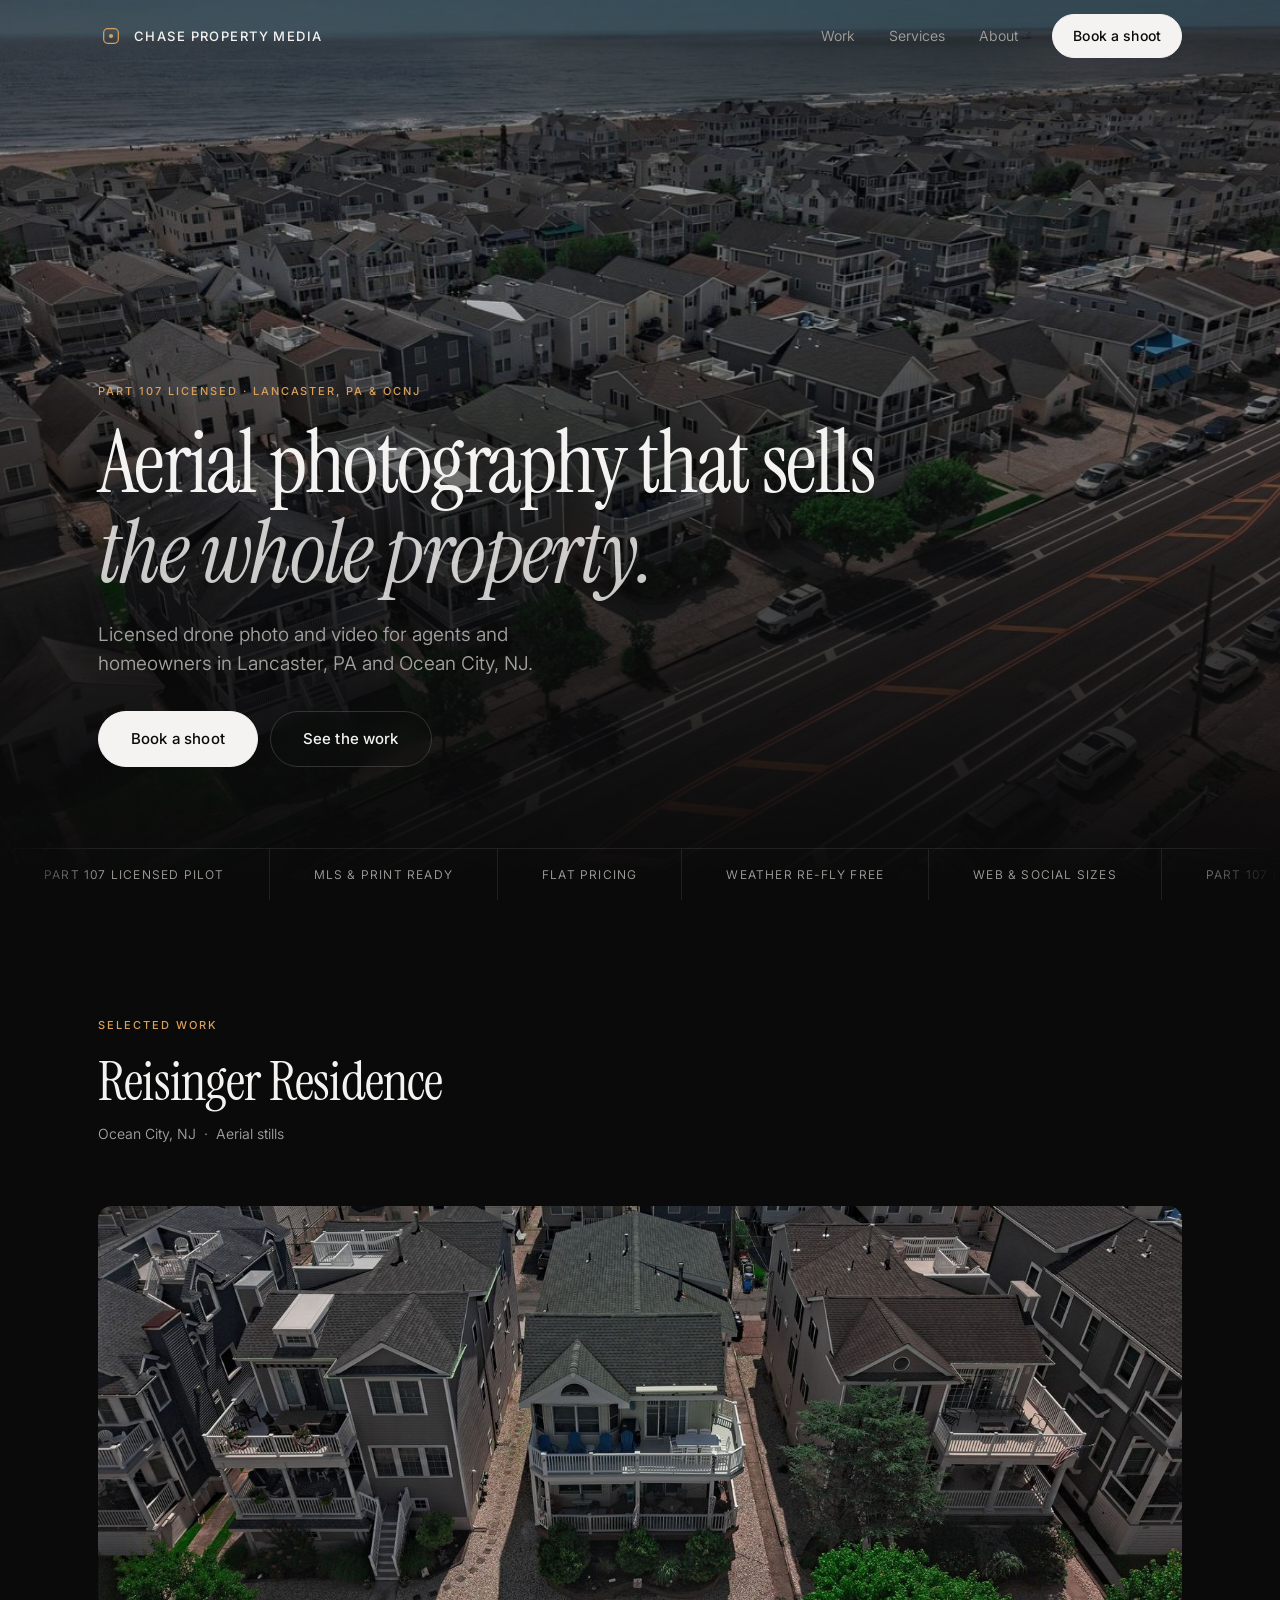
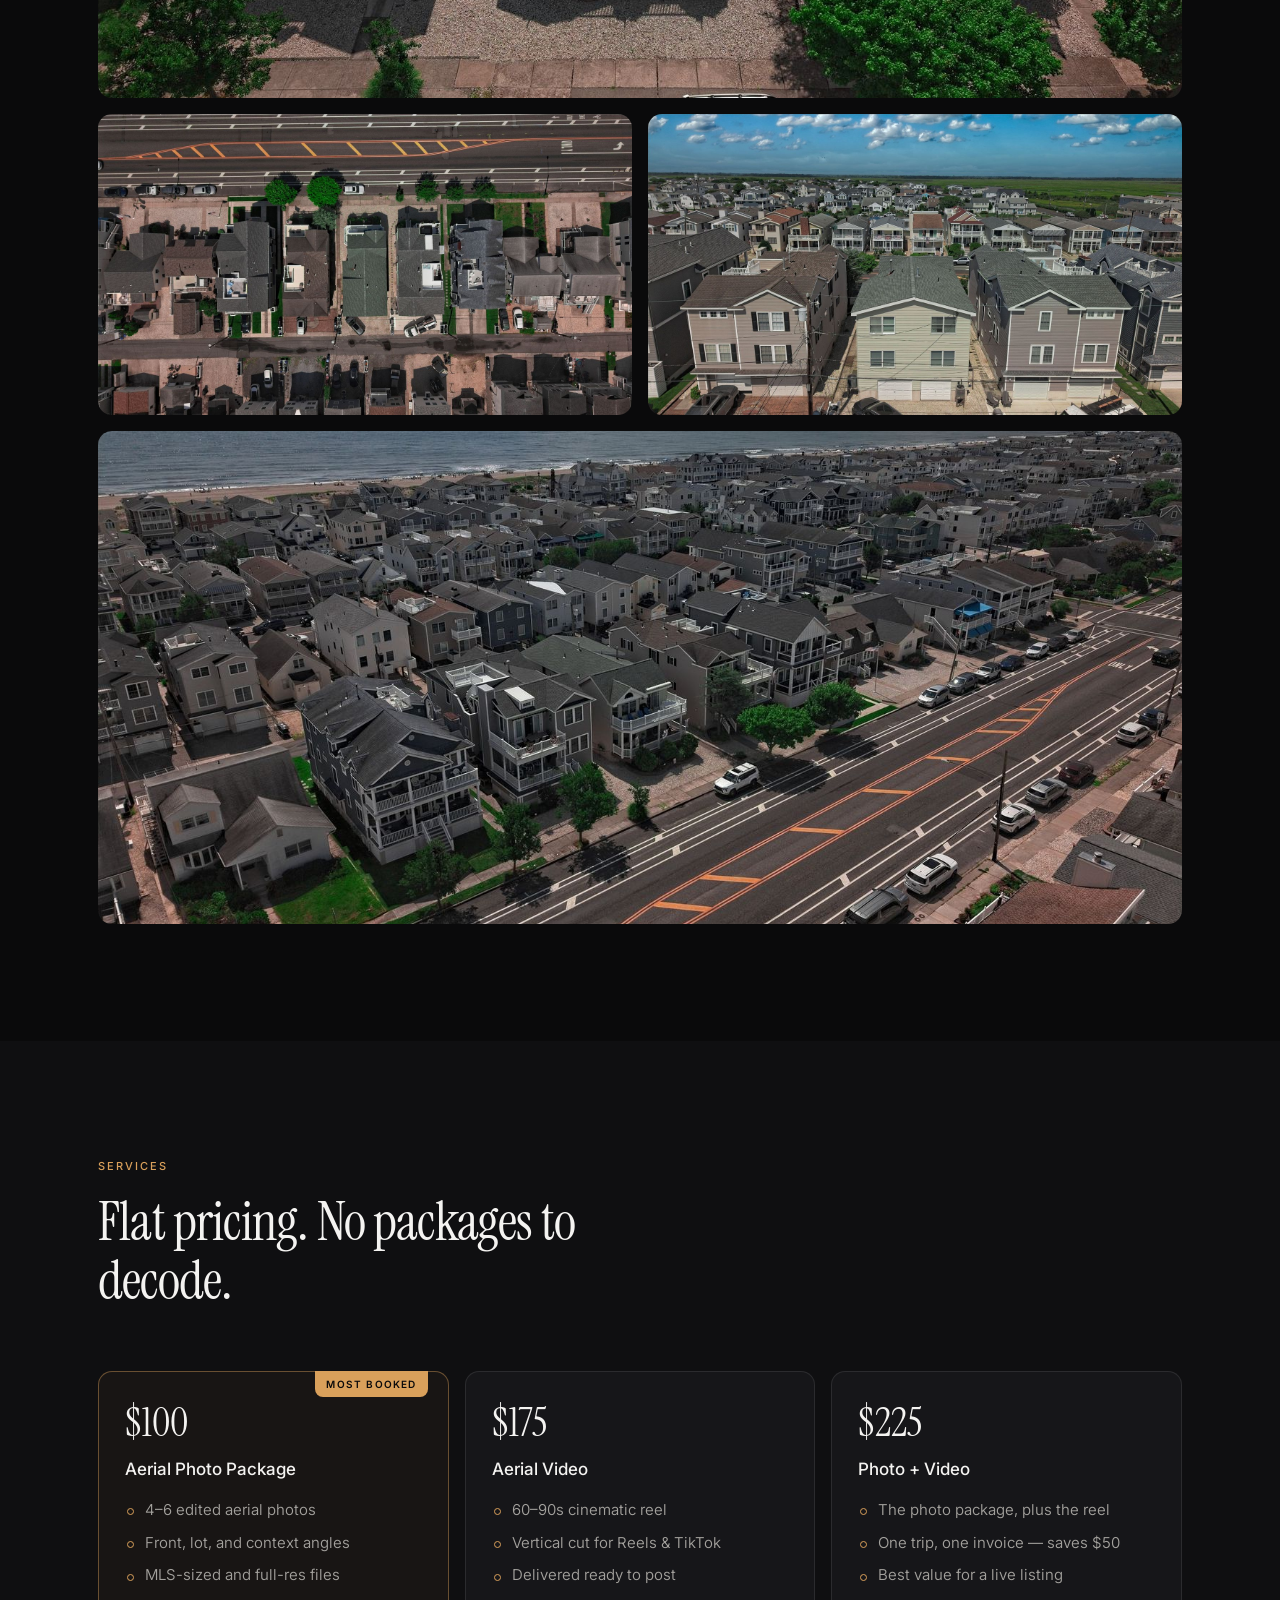
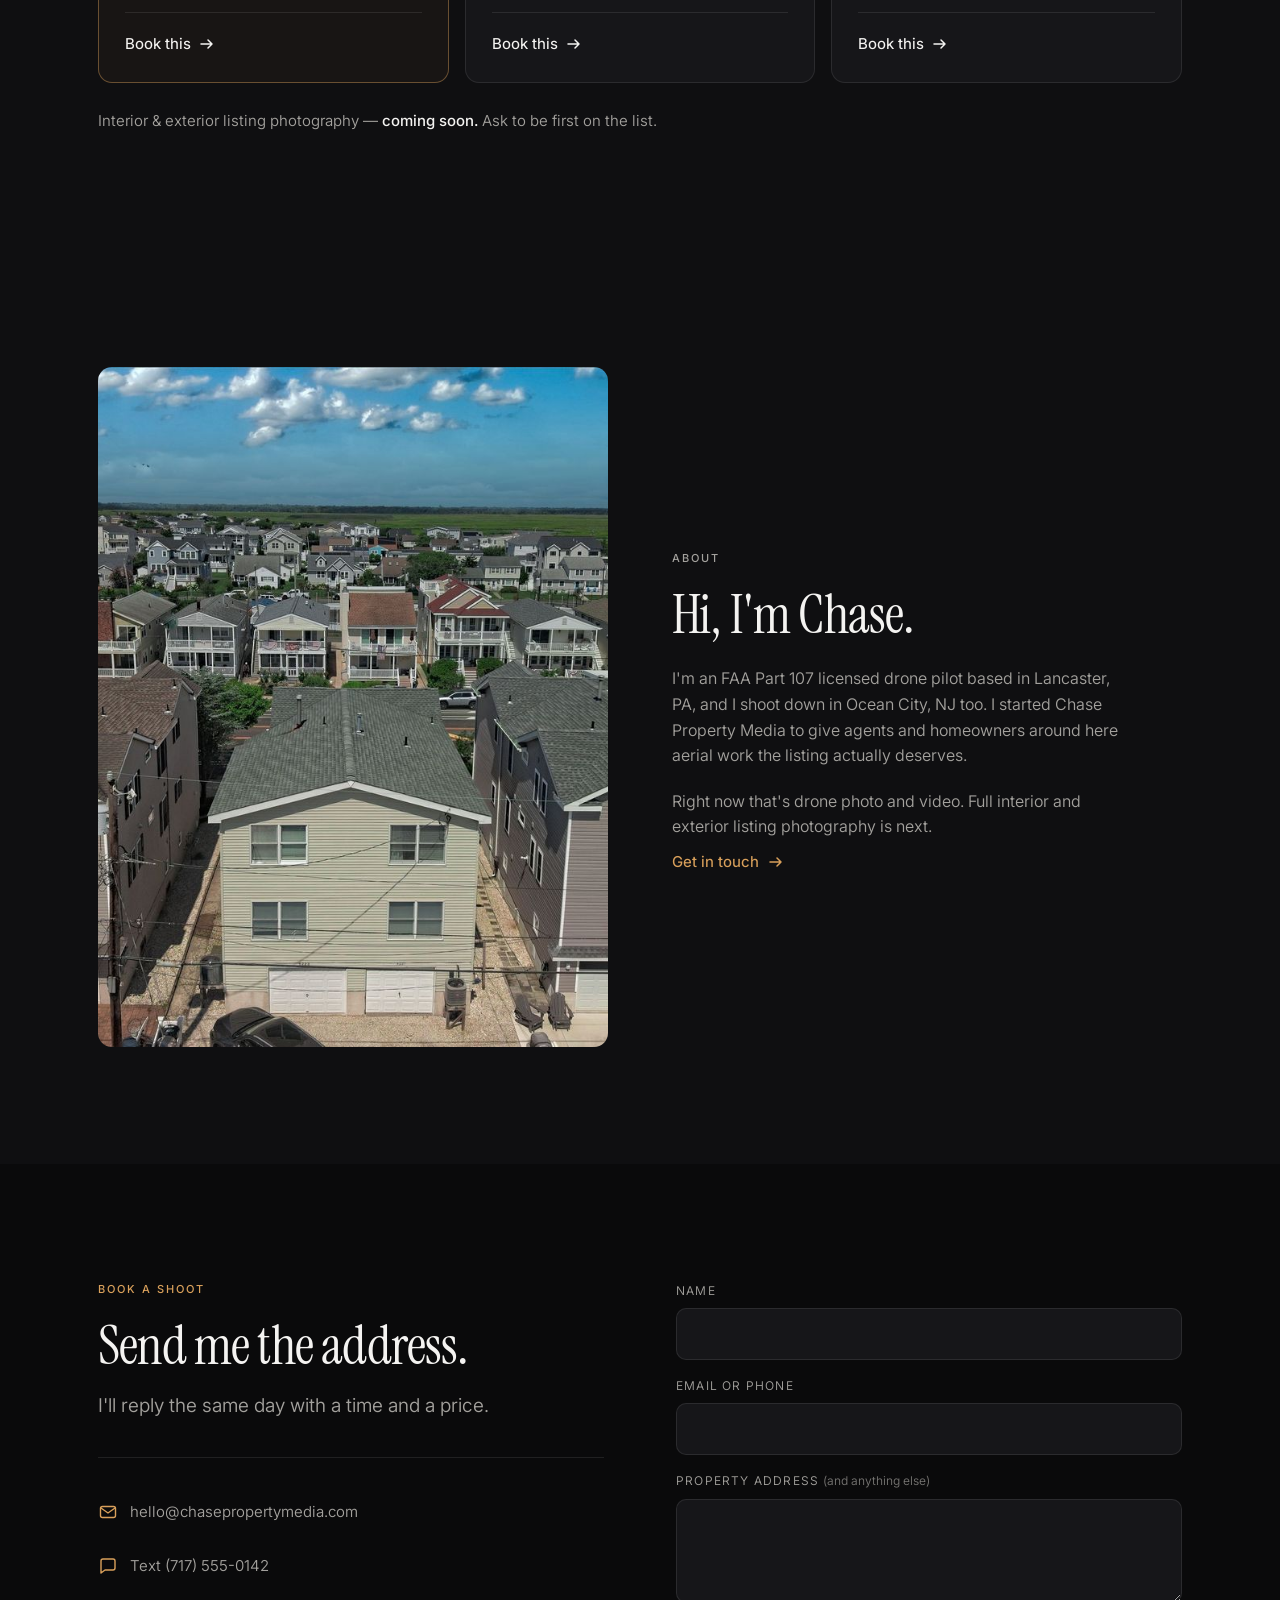
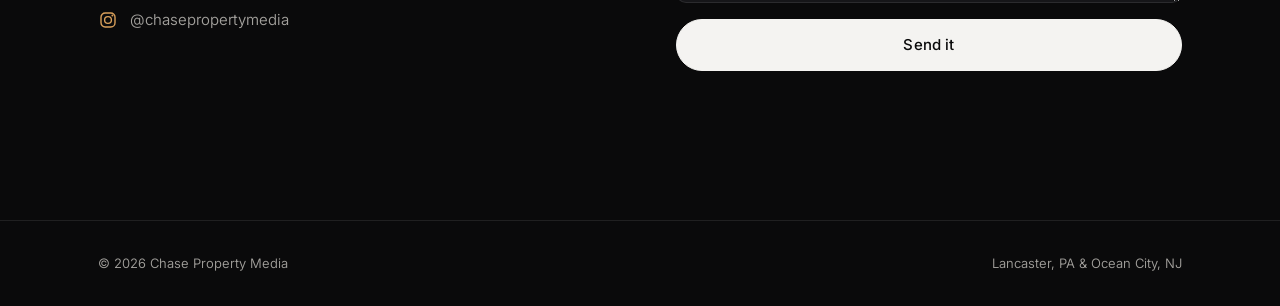
==== commit 772f0ee4: "Fix page-wide click blocking; price the cards; drop process section The lightbox and mobile menu eac" ====
--- a/index.html
+++ b/index.html
@@ -54,7 +54,6 @@
   <nav class="menu__links" aria-label="Mobile">
     <a href="#work"><span>Work</span></a>
     <a href="#services"><span>Services</span></a>
-    <a href="#process"><span>Process</span></a>
     <a href="#about"><span>About</span></a>
     <a href="#contact"><span>Contact</span></a>
   </nav>
@@ -169,8 +168,8 @@
       <h2>Flat pricing. No packages to decode.</h2>
     </header>
 
-    <!-- $100 aerial photo package is REAL. The two quote cards are deliberately
-         unpriced — put numbers in only when Chase has decided them. -->
+    <!-- $100 photo package is Chase's real price. $175 / $225 are placeholders
+         anchored to it (bundle deliberately undercuts 100+175 by $50). -->
     <div class="cards">
       <article class="card card--flag reveal">
         <span class="flag">Most booked</span>
@@ -185,45 +184,29 @@
       </article>
 
       <article class="card reveal" style="--d:80ms">
-        <p class="card__price"><b class="card__ask">Ask</b></p>
+        <p class="card__price"><b>$175</b></p>
         <h3>Aerial Video</h3>
         <ul>
           <li>60–90s cinematic reel</li>
           <li>Vertical cut for Reels &amp; TikTok</li>
           <li>Delivered ready to post</li>
         </ul>
-        <a class="card__cta" href="#contact">Get a quote <svg viewBox="0 0 16 16" aria-hidden="true"><path d="M2 8h11M9 4l4 4-4 4" fill="none" stroke="currentColor" stroke-width="1.5" stroke-linecap="round" stroke-linejoin="round"/></svg></a>
+        <a class="card__cta" href="#contact">Book this <svg viewBox="0 0 16 16" aria-hidden="true"><path d="M2 8h11M9 4l4 4-4 4" fill="none" stroke="currentColor" stroke-width="1.5" stroke-linecap="round" stroke-linejoin="round"/></svg></a>
       </article>
 
       <article class="card reveal" style="--d:160ms">
-        <p class="card__price"><b class="card__ask">Ask</b></p>
+        <p class="card__price"><b>$225</b></p>
         <h3>Photo + Video</h3>
         <ul>
           <li>The photo package, plus the reel</li>
-          <li>One trip, one invoice</li>
+          <li>One trip, one invoice — saves $50</li>
           <li>Best value for a live listing</li>
         </ul>
-        <a class="card__cta" href="#contact">Get a quote <svg viewBox="0 0 16 16" aria-hidden="true"><path d="M2 8h11M9 4l4 4-4 4" fill="none" stroke="currentColor" stroke-width="1.5" stroke-linecap="round" stroke-linejoin="round"/></svg></a>
+        <a class="card__cta" href="#contact">Book this <svg viewBox="0 0 16 16" aria-hidden="true"><path d="M2 8h11M9 4l4 4-4 4" fill="none" stroke="currentColor" stroke-width="1.5" stroke-linecap="round" stroke-linejoin="round"/></svg></a>
       </article>
     </div>
 
     <p class="note reveal">Interior &amp; exterior listing photography — <b>coming soon.</b> Ask to be first on the list.</p>
-  </div>
-</section>
-
-<!-- ══════════════════ PROCESS ══════════════════ -->
-<section class="sect" id="process">
-  <div class="wrap">
-    <header class="sect__head reveal">
-      <p class="eyebrow">How it works</p>
-      <h2>Three steps. That's it.</h2>
-    </header>
-
-    <ol class="steps">
-      <li class="reveal"><span>01</span><h3>Send the address</h3><p>Text or fill the form. I confirm same day.</p></li>
-      <li class="reveal" style="--d:80ms"><span>02</span><h3>I fly it</h3><p>20 minutes on site. You don't need to be there.</p></li>
-      <li class="reveal" style="--d:160ms"><span>03</span><h3>Files land</h3><p>Edited, sized for MLS, ready to list.</p></li>
-    </ol>
   </div>
 </section>
 
--- a/assets/styles.css
+++ b/assets/styles.css
@@ -24,6 +24,10 @@
 }
 
 *,*::before,*::after{ box-sizing:border-box; }
+
+/* .lb and .menu set display themselves, which beats the UA's [hidden] rule and
+   leaves an invisible full-screen layer eating every click. Keep this above them. */
+[hidden]{ display:none !important; }
 
 html{
   -webkit-text-size-adjust:100%;
@@ -354,7 +358,6 @@
 }
 .card__price span{ font-family:var(--f-ui); font-size:.75rem; letter-spacing:.1em; text-transform:uppercase; color:var(--fg-2); }
 .card__price b{ font-weight:400; font-size:2.5rem; }
-.card__ask{ font-size:2rem; color:var(--fg-2); }
 
 .card ul{
   margin:16px 0 26px;
@@ -384,18 +387,6 @@
   margin-top:26px; color:var(--fg-2); font-size:.9375rem;
 }
 .note b{ color:var(--fg); font-weight:500; }
-
-/* ═══════════ PROCESS ═══════════ */
-.steps{ display:grid; gap:2px; grid-template-columns:1fr; }
-.steps li{
-  padding:30px 0;
-  border-top:1px solid var(--line);
-}
-.steps span{
-  font-family:var(--f-display); font-size:.9375rem; color:var(--acc);
-  display:block; margin-bottom:14px;
-}
-.steps p{ color:var(--fg-2); margin-top:7px; font-size:.9375rem; }
 
 /* ═══════════ ABOUT ═══════════ */
 .about{ display:grid; gap:36px; grid-template-columns:1fr; }
@@ -548,8 +539,6 @@
 
   .cards{ grid-template-columns:repeat(3, 1fr); gap:16px; }
   .cards .card:last-child{ grid-column:auto; }
-  .steps{ grid-template-columns:repeat(3, 1fr); gap:0 40px; }
-  .steps li{ padding:34px 0 0; }
 
   .about{ grid-template-columns:1fr 1fr; gap:64px; align-items:center; }
   .about__media img{ aspect-ratio:3/4; }
